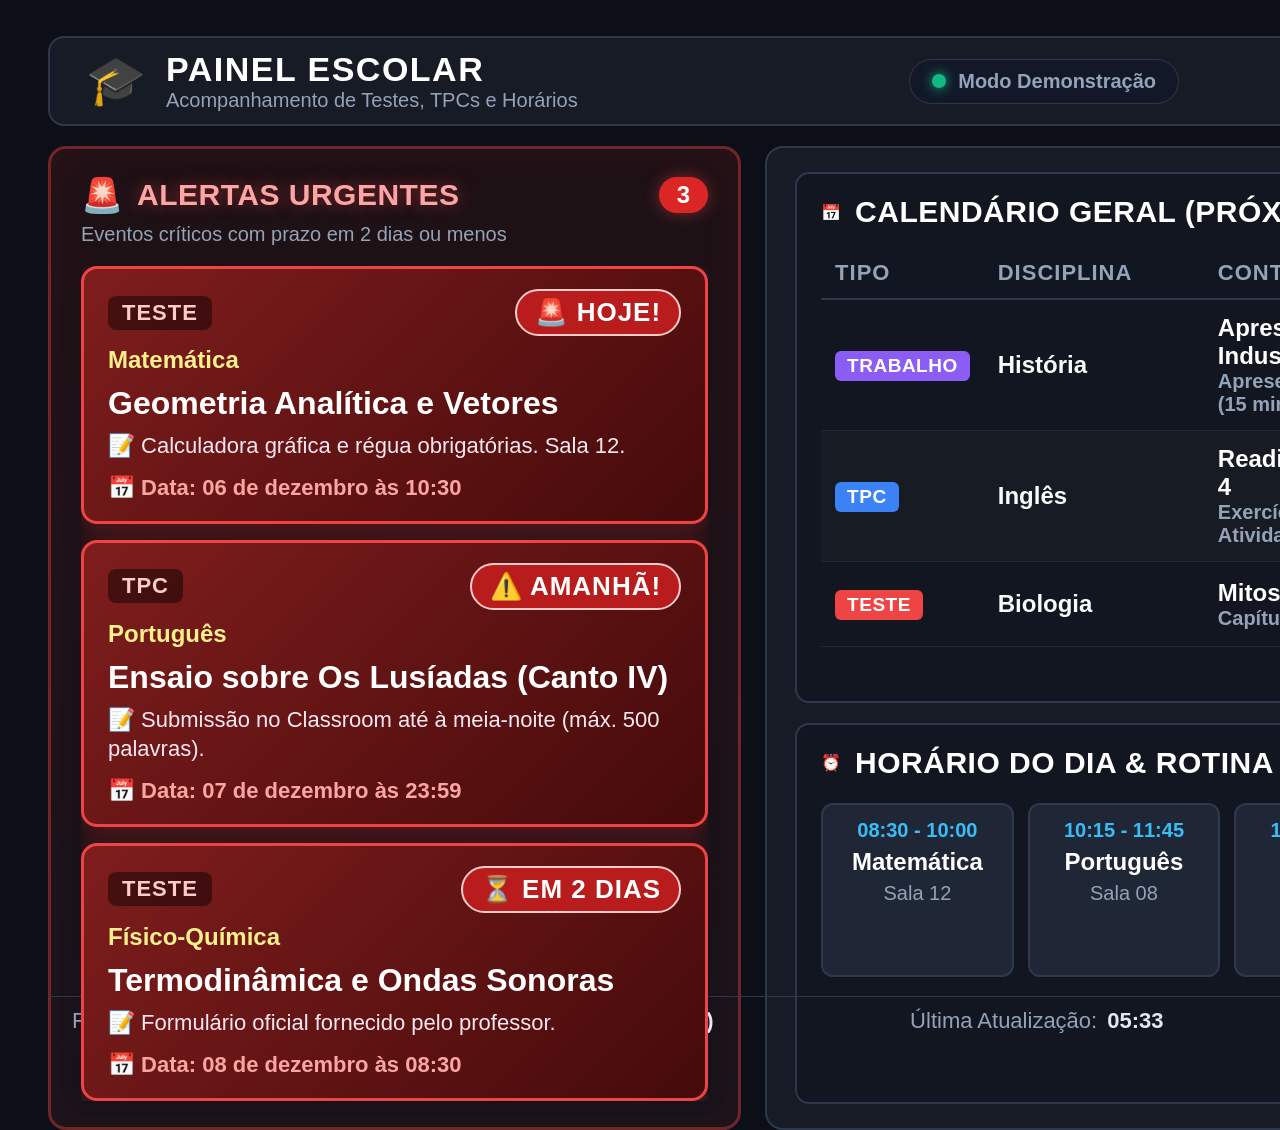
==== index.html @ 8f1a9a9e "feat: initialize TV dashboard webOS app structure and styles" ====
<!DOCTYPE html>
<html lang="pt">
<head>
  <meta charset="UTF-8">
  <meta name="viewport" content="width=device-width, initial-scale=1.0">
  <title>Dashboard Escolar - LG webOS</title>
  <link rel="stylesheet" href="css/style.css">
</head>
<body>
  <div class="tv-canvas">
    <!-- CABEÇALHO TV: Identificação e Relógio de Grande Porte -->
    <header class="tv-header">
      <div class="header-branding">
        <span class="app-icon">🎓</span>
        <div class="app-titles">
          <h1>PAINEL ESCOLAR</h1>
          <p class="subtitle">Acompanhamento de Testes, TPCs e Horários</p>
        </div>
      </div>

      <div class="header-center-status">
        <span class="status-indicator live" id="sync-status-dot"></span>
        <span id="sync-status-text">Sincronizado</span>
      </div>

      <div class="header-clock-box">
        <div class="clock-time" id="live-clock">--:--:--</div>
        <div class="clock-date" id="live-date">Carregando data...</div>
      </div>
    </header>

    <!-- CONTEÚDO PRINCIPAL: Split Screen 38% / 62% -->
    <main class="dashboard-grid">
      
      <!-- COLUNA ESQUERDA: ÁREA DE DESTAQUE - ALERTAS URGENTES (<= 2 DIAS) -->
      <section class="panel panel-urgent" aria-label="Alertas Urgentes">
        <div class="panel-header urgent-header">
          <div class="title-with-badge">
            <span class="alert-siren">🚨</span>
            <h2>ALERTAS URGENTES</h2>
          </div>
          <span class="counter-badge" id="urgent-badge-count">0</span>
        </div>
        <p class="panel-subtext">Eventos críticos com prazo em 2 dias ou menos</p>

        <!-- Container onde o app.js injetará dinamicamente os cartões urgentes -->
        <div class="urgent-cards-list" id="urgent-cards-container">
          <!-- Conteúdo gerado dinamicamente pelo app.js -->
          <div class="loading-placeholder">A carregar alertas...</div>
        </div>
      </section>

      <!-- COLUNA DIREITA: CALENDÁRIO GERAL & HORÁRIO -->
      <section class="panel panel-general" aria-label="Calendário Geral e Horário">
        
        <!-- SECÇÃO SUPERIOR: Próximos Eventos (> 2 dias) -->
        <div class="sub-panel calendar-sub-panel">
          <div class="panel-header general-header">
            <div class="title-with-badge">
              <span class="section-icon">📅</span>
              <h2>CALENDÁRIO GERAL (PRÓXIMAS SEMANAS)</h2>
            </div>
            <span class="info-badge" id="general-badge-count">0 eventos</span>
          </div>

          <div class="table-wrapper">
            <table class="tv-table" id="general-events-table">
              <thead>
                <tr>
                  <th style="width: 14%;">TIPO</th>
                  <th style="width: 22%;">DISCIPLINA</th>
                  <th style="width: 38%;">CONTEÚDO / TAREFA</th>
                  <th style="width: 14%;">DATA</th>
                  <th style="width: 12%;">PRAZO</th>
                </tr>
              </thead>
              <tbody id="general-events-tbody">
                <!-- Linhas injetadas dinamicamente pelo app.js -->
                <tr>
                  <td colspan="5" class="table-loading">A carregar eventos da folha...</td>
                </tr>
              </tbody>
            </table>
          </div>
        </div>

        <!-- SECÇÃO INFERIOR: Horário do Dia / Notas de Estudo -->
        <div class="sub-panel schedule-sub-panel">
          <div class="panel-header schedule-header">
            <div class="title-with-badge">
              <span class="section-icon">⏰</span>
              <h2>HORÁRIO DO DIA & ROTINA</h2>
            </div>
            <span class="day-badge" id="schedule-day-label">Hoje</span>
          </div>

          <div class="schedule-grid" id="daily-schedule-container">
            <div class="schedule-pill">
              <span class="time">08:30 - 10:00</span>
              <span class="subject">Matemática</span>
              <span class="room">Sala 12</span>
            </div>
            <div class="schedule-pill">
              <span class="time">10:15 - 11:45</span>
              <span class="subject">Português</span>
              <span class="room">Sala 08</span>
            </div>
            <div class="schedule-pill">
              <span class="time">12:00 - 13:30</span>
              <span class="subject">Físico-Química</span>
              <span class="room">Lab 2</span>
            </div>
            <div class="schedule-pill">
              <span class="time">14:30 - 16:00</span>
              <span class="subject">História</span>
              <span class="room">Sala 14</span>
            </div>
            <div class="schedule-pill study-time">
              <span class="time">17:00 - 18:30</span>
              <span class="subject">Bloco de Estudo & TPCs</span>
              <span class="room">Casa</span>
            </div>
          </div>
        </div>

      </section>

    </main>

    <!-- RODAPÉ INFORMATIVO -->
    <footer class="tv-footer">
      <div class="footer-item">
        <span class="footer-label">Fonte de Dados:</span>
        <span class="footer-value" id="source-url-label">Google Sheets (CSV Público)</span>
      </div>
      <div class="footer-item">
        <span class="footer-label">Última Atualização:</span>
        <span class="footer-value" id="last-update-time">--:--</span>
      </div>
      <div class="footer-item">
        <span class="footer-label">Ciclo de Atualização:</span>
        <span class="footer-value">Automático (a cada 5 min)</span>
      </div>
    </footer>
  </div>

  <script src="js/app.js"></script>
</body>
</html>
---- css/style.css ----
/* ==========================================================================
   DASHBOARD ESCOLAR - ESTILOS OTIMIZADOS PARA SMART TV (LG webOS)
   Resolução Base: 1920x1080 (Full HD)
   Diretriz de Design: 10-Foot UI (Leitura clara a 3 metros de distância)
   ========================================================================== */

/* --------------------------------------------------------------------------
   1. RESET E VARIÁVEIS DO SISTEMA
   -------------------------------------------------------------------------- */
:root {
  /* Cores de Fundo (Dark Mode amigável para OLED e visão noturna) */
  --bg-tv: #0c0f17;
  --bg-panel: #161b26;
  --bg-card: #1f2737;
  --bg-card-hover: #29354a;
  
  /* Cores de Alerta Agressivo (<= 2 dias) */
  --alert-red-dark: #7f1d1d;
  --alert-red-base: #dc2626;
  --alert-red-bright: #ef4444;
  --alert-glow: rgba(239, 68, 68, 0.45);
  --badge-urgent-bg: #fee2e2;
  --badge-urgent-text: #991b1b;
  
  /* Cores de Destaque e Neutras */
  --color-primary: #38bdf8;
  --color-accent: #f59e0b;
  --color-success: #10b981;
  
  /* Tipografia e Contraste Alto (WCAG AAA) */
  --text-main: #ffffff;
  --text-muted: #94a3b8;
  --text-subtle: #64748b;
  --border-color: #2e384d;
  
  /* Safe Area / Overscan Margins */
  --safe-padding-v: 36px;
  --safe-padding-h: 48px;
}

* {
  margin: 0;
  padding: 0;
  box-sizing: border-box;
  -webkit-font-smoothing: antialiased;
}

body {
  width: 1920px;
  height: 1080px;
  overflow: hidden; /* Evita barras de rolagem indesejadas na TV */
  background-color: var(--bg-tv);
  color: var(--text-main);
  font-family: -apple-system, BlinkMacSystemFont, "Segoe UI", Roboto, "Helvetica Neue", Arial, sans-serif;
  user-select: none; /* Desativa seleção de texto com ponteiro do comando */
}

/* --------------------------------------------------------------------------
   2. ESTRUTURA PRINCIPAL (CANVAS 1920x1080)
   -------------------------------------------------------------------------- */
.tv-canvas {
  width: 1920px;
  height: 1080px;
  padding: var(--safe-padding-v) var(--safe-padding-h);
  display: flex;
  flex-direction: column;
  justify-content: space-between;
  gap: 20px;
}

/* --------------------------------------------------------------------------
   3. CABEÇALHO (TV HEADER)
   -------------------------------------------------------------------------- */
.tv-header {
  height: 90px;
  display: flex;
  align-items: center;
  justify-content: space-between;
  background-color: var(--bg-panel);
  border: 2px solid var(--border-color);
  border-radius: 16px;
  padding: 0 36px;
}

.header-branding {
  display: flex;
  align-items: center;
  gap: 20px;
}

.app-icon {
  font-size: 48px;
}

.app-titles h1 {
  font-size: 34px;
  font-weight: 800;
  letter-spacing: 1.5px;
  color: var(--text-main);
}

.app-titles .subtitle {
  font-size: 20px;
  color: var(--text-muted);
  font-weight: 500;
}

.header-center-status {
  display: flex;
  align-items: center;
  gap: 12px;
  background: rgba(15, 23, 42, 0.6);
  padding: 10px 22px;
  border-radius: 40px;
  border: 1px solid var(--border-color);
  font-size: 20px;
  font-weight: 600;
  color: var(--text-muted);
}

.status-indicator {
  width: 14px;
  height: 14px;
  border-radius: 50%;
  background-color: var(--color-success);
  box-shadow: 0 0 12px var(--color-success);
}

.status-indicator.offline {
  background-color: var(--alert-red-bright);
  box-shadow: 0 0 12px var(--alert-red-bright);
}

.header-clock-box {
  text-align: right;
}

.clock-time {
  font-size: 42px;
  font-weight: 800;
  letter-spacing: 2px;
  color: #38bdf8;
  font-variant-numeric: tabular-nums;
  line-height: 1.1;
}

.clock-date {
  font-size: 20px;
  color: var(--text-muted);
  font-weight: 600;
  text-transform: capitalize;
}

/* --------------------------------------------------------------------------
   4. GRELHA DE CONTEÚDO (SPLIT SCREEN: 38% ALERTA / 62% GERAL)
   -------------------------------------------------------------------------- */
.dashboard-grid {
  flex: 1;
  display: grid;
  grid-template-columns: 38% 62%;
  gap: 24px;
  min-height: 0; /* Previne overflow no grid */
}

/* Painéis Base */
.panel {
  background-color: var(--bg-panel);
  border-radius: 18px;
  border: 2px solid var(--border-color);
  padding: 26px 30px;
  display: flex;
  flex-direction: column;
}

.panel-header {
  display: flex;
  align-items: center;
  justify-content: space-between;
  margin-bottom: 8px;
}

.title-with-badge {
  display: flex;
  align-items: center;
  gap: 14px;
}

.panel-header h2 {
  font-size: 30px;
  font-weight: 800;
  letter-spacing: 0.5px;
}

.panel-subtext {
  font-size: 20px;
  color: var(--text-muted);
  margin-bottom: 20px;
}

/* --------------------------------------------------------------------------
   5. COLUNA ESQUERDA: ALERTAS URGENTES (<= 2 DIAS) - ESTILO AGRESSIVO
   -------------------------------------------------------------------------- */
.panel-urgent {
  background: linear-gradient(180deg, #1e1116 0%, #17131b 100%);
  border: 3px solid rgba(239, 68, 68, 0.4);
  box-shadow: inset 0 0 40px rgba(220, 38, 38, 0.08);
}

.urgent-header h2 {
  color: #fca5a5;
  text-shadow: 0 0 16px rgba(239, 68, 68, 0.5);
}

.alert-siren {
  font-size: 34px;
  animation: siren-wiggle 1.5s infinite ease-in-out;
}

.counter-badge {
  background-color: var(--alert-red-base);
  color: #ffffff;
  font-size: 24px;
  font-weight: 800;
  padding: 4px 18px;
  border-radius: 30px;
  box-shadow: 0 0 16px var(--alert-glow);
}

/* Lista de Cartões de Alerta */
.urgent-cards-list {
  flex: 1;
  display: flex;
  flex-direction: column;
  gap: 16px;
  overflow: hidden;
}

/* CARTÃO DE ALERTA AGRESSIVO (COM ANIMAÇÃO DE PULSAÇÃO E TEXTO A PISCAR) */
.card-urgent {
  background: linear-gradient(135deg, var(--alert-red-dark) 0%, #450a0a 100%);
  border: 3px solid var(--alert-red-bright);
  border-radius: 16px;
  padding: 20px 24px;
  display: flex;
  flex-direction: column;
  gap: 10px;
  box-shadow: 0 6px 25px rgba(220, 38, 38, 0.35);
  animation: pulse-glow 2.5s infinite alternate ease-in-out;
  position: relative;
}

.card-urgent-top {
  display: flex;
  align-items: center;
  justify-content: space-between;
}

.card-urgent-type {
  font-size: 22px;
  font-weight: 800;
  letter-spacing: 1px;
  text-transform: uppercase;
  background-color: rgba(0, 0, 0, 0.45);
  padding: 4px 14px;
  border-radius: 8px;
  color: #fecaca;
}

/* TEXTO A PISCAR / DESTAQUE AGRESSIVO DE PROXIMIDADE */
.card-urgent-countdown {
  font-size: 26px;
  font-weight: 900;
  color: #ffffff;
  background: #b91c1c;
  padding: 6px 18px;
  border-radius: 30px;
  border: 2px solid #fecaca;
  text-transform: uppercase;
  letter-spacing: 1px;
  animation: aggressive-blink 1s infinite alternate;
}

.card-urgent-title {
  font-size: 32px;
  font-weight: 800;
  color: #ffffff;
  line-height: 1.2;
}

.card-urgent-subject {
  font-size: 24px;
  font-weight: 700;
  color: #fef08a; /* Amarelo de alto contraste */
}

.card-urgent-desc {
  font-size: 22px;
  color: #fce7f3;
  line-height: 1.3;
  font-weight: 500;
}

.card-urgent-date {
  font-size: 22px;
  font-weight: 600;
  color: #fca5a5;
  margin-top: 4px;
}

/* Estado Vazio (Sem Alertas) */
.empty-alert-box {
  flex: 1;
  display: flex;
  flex-direction: column;
  align-items: center;
  justify-content: center;
  text-align: center;
  background-color: rgba(16, 185, 129, 0.08);
  border: 2px dashed rgba(16, 185, 129, 0.3);
  border-radius: 16px;
  padding: 30px;
  gap: 16px;
}

.empty-alert-icon {
  font-size: 56px;
}

.empty-alert-text {
  font-size: 28px;
  font-weight: 700;
  color: #a7f3d0;
}

.empty-alert-sub {
  font-size: 22px;
  color: var(--text-muted);
}

/* --------------------------------------------------------------------------
   6. COLUNA DIREITA: CALENDÁRIO GERAL & HORÁRIO
   -------------------------------------------------------------------------- */
.panel-general {
  display: flex;
  flex-direction: column;
  gap: 20px;
  padding: 24px 28px;
}

.sub-panel {
  background-color: #121620;
  border: 2px solid var(--border-color);
  border-radius: 14px;
  padding: 20px 24px;
}

.calendar-sub-panel {
  flex: 1.3;
  display: flex;
  flex-direction: column;
  min-height: 0;
}

.schedule-sub-panel {
  flex: 0.9;
  display: flex;
  flex-direction: column;
}

.info-badge {
  font-size: 22px;
  font-weight: 700;
  color: var(--color-primary);
  background: rgba(56, 189, 248, 0.12);
  padding: 4px 16px;
  border-radius: 20px;
  border: 1px solid rgba(56, 189, 248, 0.3);
}

.day-badge {
  font-size: 22px;
  font-weight: 700;
  color: var(--color-accent);
  background: rgba(245, 158, 11, 0.12);
  padding: 4px 16px;
  border-radius: 20px;
  border: 1px solid rgba(245, 158, 11, 0.3);
}

/* Tabela TV com Linhas Altas e Fontes Grandes */
.table-wrapper {
  flex: 1;
  overflow: hidden;
  margin-top: 10px;
}

.tv-table {
  width: 100%;
  border-collapse: collapse;
  text-align: left;
}

.tv-table th {
  font-size: 22px;
  font-weight: 700;
  color: var(--text-muted);
  padding: 12px 14px;
  border-bottom: 2px solid var(--border-color);
  letter-spacing: 1px;
}

.tv-table td {
  font-size: 24px;
  font-weight: 600;
  padding: 14px 14px;
  border-bottom: 1px solid rgba(46, 56, 77, 0.5);
  vertical-align: middle;
}

.tv-table tbody tr:nth-child(even) {
  background-color: rgba(255, 255, 255, 0.02);
}

/* Tags de Tipo de Evento na Tabela */
.tag-event {
  display: inline-block;
  font-size: 19px;
  font-weight: 800;
  padding: 4px 12px;
  border-radius: 6px;
  text-transform: uppercase;
  letter-spacing: 0.5px;
}

.tag-teste {
  background-color: #ef4444;
  color: #ffffff;
}

.tag-tpc {
  background-color: #3b82f6;
  color: #ffffff;
}

.tag-trabalho {
  background-color: #8b5cf6;
  color: #ffffff;
}

.tag-aviso {
  background-color: #f59e0b;
  color: #ffffff;
}

.tag-days-remaining {
  display: inline-block;
  font-size: 20px;
  font-weight: 700;
  color: #cbd5e1;
  background: #1e293b;
  padding: 4px 12px;
  border-radius: 8px;
}

/* Grelha do Horário Diário */
.schedule-grid {
  display: grid;
  grid-template-columns: repeat(5, 1fr);
  gap: 14px;
  margin-top: 14px;
}

.schedule-pill {
  background: var(--bg-card);
  border: 2px solid var(--border-color);
  border-radius: 12px;
  padding: 14px 12px;
  display: flex;
  flex-direction: column;
  gap: 6px;
  text-align: center;
}

.schedule-pill .time {
  font-size: 20px;
  font-weight: 700;
  color: var(--color-primary);
}

.schedule-pill .subject {
  font-size: 24px;
  font-weight: 800;
  color: var(--text-main);
}

.schedule-pill .room {
  font-size: 20px;
  color: var(--text-muted);
}

.schedule-pill.study-time {
  background: rgba(245, 158, 11, 0.12);
  border-color: rgba(245, 158, 11, 0.4);
}

.schedule-pill.study-time .subject {
  color: #fef08a;
}

/* --------------------------------------------------------------------------
   7. RODAPÉ (TV FOOTER)
   -------------------------------------------------------------------------- */
.tv-footer {
  height: 48px;
  display: flex;
  align-items: center;
  justify-content: space-between;
  padding: 0 24px;
  font-size: 22px;
  color: var(--text-muted);
  border-top: 1px solid var(--border-color);
}

.footer-item {
  display: flex;
  gap: 10px;
}

.footer-label {
  font-weight: 500;
}

.footer-value {
  color: #e2e8f0;
  font-weight: 700;
}

/* --------------------------------------------------------------------------
   8. ANIMAÇÕES HARDWARE-ACCELERATED (GPU FRIENDLY PARA TV)
   -------------------------------------------------------------------------- */
@keyframes pulse-glow {
  0% {
    box-shadow: 0 0 15px rgba(220, 38, 38, 0.3);
    transform: scale(1);
  }
  100% {
    box-shadow: 0 0 35px rgba(239, 68, 68, 0.65);
    transform: scale(1.015);
  }
}

@keyframes aggressive-blink {
  0% {
    opacity: 1;
    transform: scale(1);
    background-color: #dc2626;
  }
  50% {
    opacity: 0.85;
    background-color: #ef4444;
  }
  100% {
    opacity: 1;
    transform: scale(1.04);
    background-color: #991b1b;
  }
}

@keyframes siren-wiggle {
  0%, 100% { transform: rotate(0deg); }
  25% { transform: rotate(-12deg); }
  75% { transform: rotate(12deg); }
}

.loading-placeholder, .table-loading {
  font-size: 26px;
  color: var(--text-muted);
  text-align: center;
  padding: 40px 0;
}
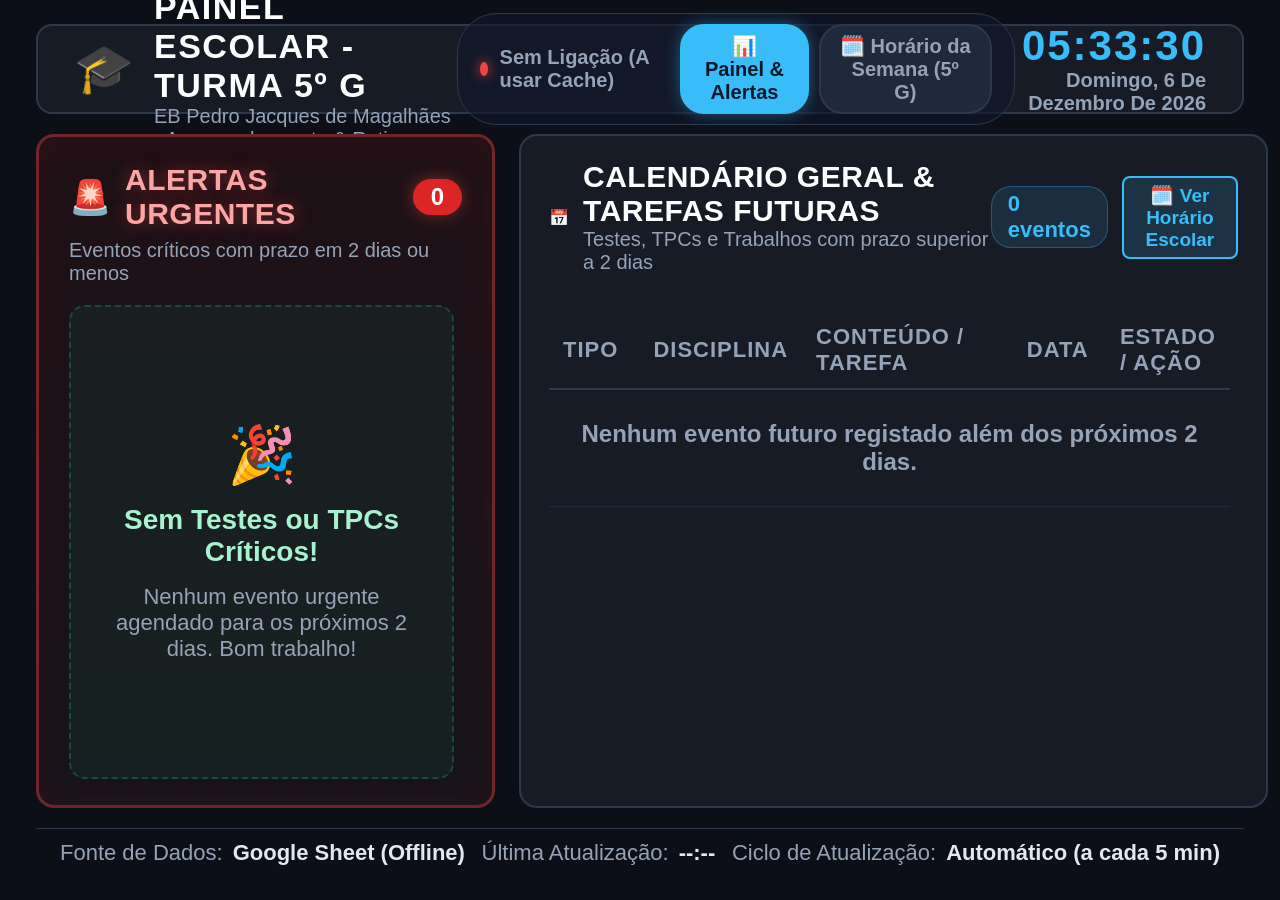
==== commit b17bb003: "feat: add school class dashboard web application for webOS TV" ====
--- a/index.html
+++ b/index.html
@@ -13,14 +13,20 @@
       <div class="header-branding">
         <span class="app-icon">🎓</span>
         <div class="app-titles">
-          <h1>PAINEL ESCOLAR</h1>
-          <p class="subtitle">Acompanhamento de Testes, TPCs e Horários</p>
+          <h1>PAINEL ESCOLAR - TURMA 5º G</h1>
+          <p class="subtitle">EB Pedro Jacques de Magalhães • Acompanhamento & Rotina</p>
         </div>
       </div>
 
       <div class="header-center-status">
         <span class="status-indicator live" id="sync-status-dot"></span>
         <span id="sync-status-text">Sincronizado</span>
+        
+        <!-- NAVEGAÇÃO PRINCIPAL TV: DASHBOARD VS HORÁRIO SEMANAL -->
+        <nav class="tv-view-switcher" aria-label="Navegação da Aplicação">
+          <button class="view-btn active" id="btn-nav-dashboard" tabindex="0">📊 Painel & Alertas</button>
+          <button class="view-btn" id="btn-nav-schedule" tabindex="0">🗓️ Horário da Semana (5º G)</button>
+        </nav>
       </div>
 
       <div class="header-clock-box">
@@ -30,7 +36,7 @@
     </header>
 
     <!-- CONTEÚDO PRINCIPAL: Split Screen 38% / 62% -->
-    <main class="dashboard-grid">
+    <main class="dashboard-grid" id="view-dashboard">
       
       <!-- COLUNA ESQUERDA: ÁREA DE DESTAQUE - ALERTAS URGENTES (<= 2 DIAS) -->
       <section class="panel panel-urgent" aria-label="Alertas Urgentes">
@@ -50,82 +56,92 @@
         </div>
       </section>
 
-      <!-- COLUNA DIREITA: CALENDÁRIO GERAL & HORÁRIO -->
-      <section class="panel panel-general" aria-label="Calendário Geral e Horário">
-        
-        <!-- SECÇÃO SUPERIOR: Próximos Eventos (> 2 dias) -->
-        <div class="sub-panel calendar-sub-panel">
-          <div class="panel-header general-header">
-            <div class="title-with-badge">
-              <span class="section-icon">📅</span>
-              <h2>CALENDÁRIO GERAL (PRÓXIMAS SEMANAS)</h2>
+      <!-- COLUNA DIREITA: CALENDÁRIO GERAL & PRÓXIMAS SEMANAS -->
+      <section class="panel panel-general" aria-label="Calendário Geral e Tarefas">
+        <div class="panel-header general-header">
+          <div class="title-with-badge">
+            <span class="section-icon">📅</span>
+            <div>
+              <h2>CALENDÁRIO GERAL & TAREFAS FUTURAS</h2>
+              <p class="panel-subtext" style="margin-bottom: 0;">Testes, TPCs e Trabalhos com prazo superior a 2 dias</p>
             </div>
+          </div>
+          <div style="display: flex; align-items: center; gap: 14px;">
             <span class="info-badge" id="general-badge-count">0 eventos</span>
-          </div>
-
-          <div class="table-wrapper">
-            <table class="tv-table" id="general-events-table">
-              <thead>
-                <tr>
-                  <th style="width: 14%;">TIPO</th>
-                  <th style="width: 22%;">DISCIPLINA</th>
-                  <th style="width: 38%;">CONTEÚDO / TAREFA</th>
-                  <th style="width: 14%;">DATA</th>
-                  <th style="width: 12%;">PRAZO</th>
-                </tr>
-              </thead>
-              <tbody id="general-events-tbody">
-                <!-- Linhas injetadas dinamicamente pelo app.js -->
-                <tr>
-                  <td colspan="5" class="table-loading">A carregar eventos da folha...</td>
-                </tr>
-              </tbody>
-            </table>
+            <button class="btn-open-weekly" id="btn-open-weekly" tabindex="0">🗓️ Ver Horário Escolar</button>
           </div>
         </div>
 
-        <!-- SECÇÃO INFERIOR: Horário do Dia / Notas de Estudo -->
-        <div class="sub-panel schedule-sub-panel">
-          <div class="panel-header schedule-header">
-            <div class="title-with-badge">
-              <span class="section-icon">⏰</span>
-              <h2>HORÁRIO DO DIA & ROTINA</h2>
-            </div>
-            <span class="day-badge" id="schedule-day-label">Hoje</span>
-          </div>
-
-          <div class="schedule-grid" id="daily-schedule-container">
-            <div class="schedule-pill">
-              <span class="time">08:30 - 10:00</span>
-              <span class="subject">Matemática</span>
-              <span class="room">Sala 12</span>
-            </div>
-            <div class="schedule-pill">
-              <span class="time">10:15 - 11:45</span>
-              <span class="subject">Português</span>
-              <span class="room">Sala 08</span>
-            </div>
-            <div class="schedule-pill">
-              <span class="time">12:00 - 13:30</span>
-              <span class="subject">Físico-Química</span>
-              <span class="room">Lab 2</span>
-            </div>
-            <div class="schedule-pill">
-              <span class="time">14:30 - 16:00</span>
-              <span class="subject">História</span>
-              <span class="room">Sala 14</span>
-            </div>
-            <div class="schedule-pill study-time">
-              <span class="time">17:00 - 18:30</span>
-              <span class="subject">Bloco de Estudo & TPCs</span>
-              <span class="room">Casa</span>
-            </div>
-          </div>
+        <div class="table-wrapper">
+          <table class="tv-table" id="general-events-table">
+            <thead>
+              <tr>
+                <th style="width: 14%;">TIPO</th>
+                <th style="width: 20%;">DISCIPLINA</th>
+                <th style="width: 36%;">CONTEÚDO / TAREFA</th>
+                <th style="width: 14%;">DATA</th>
+                <th style="width: 16%;">ESTADO / AÇÃO</th>
+              </tr>
+            </thead>
+            <tbody id="general-events-tbody">
+              <!-- Linhas injetadas dinamicamente pelo app.js -->
+              <tr>
+                <td colspan="5" class="table-loading">A carregar eventos da folha...</td>
+              </tr>
+            </tbody>
+          </table>
         </div>
-
       </section>
 
     </main>
+
+    <!-- VISTA EM SEPARADOR: HORÁRIO COMPLETO DA SEMANA (ESTILO MATRIZ OFICIAL) -->
+    <section class="panel weekly-schedule-panel" id="view-schedule" style="display: none;" aria-label="Horário Semanal Completo">
+      <div class="panel-header weekly-header">
+        <div class="title-with-badge">
+          <span class="section-icon">🗓️</span>
+          <div>
+            <h2>HORÁRIO SEMANAL OFICIAL • TURMA 5º G</h2>
+            <p class="panel-subtext" style="margin-bottom: 0;">Escola Básica Pedro Jacques de Magalhães • Ano Letivo 2026/2027</p>
+          </div>
+        </div>
+        <button class="btn-back-dashboard" id="btn-back-dashboard" tabindex="0">
+          ⬅️ Voltar ao Painel (OK)
+        </button>
+      </div>
+
+      <div class="weekly-table-wrapper">
+        <table class="tv-weekly-table" id="tv-weekly-table">
+          <thead>
+            <tr>
+              <th style="width: 14%;">TEMPOS</th>
+              <th style="width: 17.2%;" class="col-day-th" data-day="1">2ª FEIRA</th>
+              <th style="width: 17.2%;" class="col-day-th" data-day="2">3ª FEIRA</th>
+              <th style="width: 17.2%;" class="col-day-th" data-day="3">4ª FEIRA</th>
+              <th style="width: 17.2%;" class="col-day-th" data-day="4">5ª FEIRA</th>
+              <th style="width: 17.2%;" class="col-day-th" data-day="5">6ª FEIRA</th>
+            </tr>
+          </thead>
+          <tbody id="weekly-table-tbody">
+            <!-- Gerado dinamicamente com todas as aulas e salas da matriz oficial -->
+          </tbody>
+        </table>
+      </div>
+
+      <!-- LEGENDA VISUAL DE DISCIPLINAS -->
+      <div class="weekly-legend">
+        <span class="legend-chip chip-mat"><span class="dot"></span> Matemática</span>
+        <span class="legend-chip chip-port"><span class="dot"></span> Português</span>
+        <span class="legend-chip chip-cn"><span class="dot"></span> Ciências Naturais (CN)</span>
+        <span class="legend-chip chip-hgp"><span class="dot"></span> História e Geografia (HGP)</span>
+        <span class="legend-chip chip-ing"><span class="dot"></span> Inglês</span>
+        <span class="legend-chip chip-art"><span class="dot"></span> Ed. Visual / Tecnológica</span>
+        <span class="legend-chip chip-ef"><span class="dot"></span> Ed. Física (EF)</span>
+        <span class="legend-chip chip-em"><span class="dot"></span> Ed. Musical (EM)</span>
+        <span class="legend-chip chip-tic"><span class="dot"></span> CD / TIC</span>
+        <span class="legend-chip chip-dta"><span class="dot"></span> DTA / Apoio</span>
+      </div>
+    </section>
 
     <!-- RODAPÉ INFORMATIVO -->
     <footer class="tv-footer">
@@ -142,6 +158,11 @@
         <span class="footer-value">Automático (a cada 5 min)</span>
       </div>
     </footer>
+    <!-- TOAST DE NOTIFICAÇÃO TV -->
+    <div class="tv-toast" id="tv-toast" role="status" aria-live="polite">
+      <span class="toast-icon">🎉</span>
+      <div class="toast-message" id="toast-message">TPC Concluído com sucesso! Notificação enviada aos pais.</div>
+    </div>
   </div>
 
   <script src="js/app.js"></script>
--- a/css/style.css
+++ b/css/style.css
@@ -46,26 +46,31 @@
 }
 
 body {
-  width: 1920px;
-  height: 1080px;
-  overflow: hidden; /* Evita barras de rolagem indesejadas na TV */
+  min-height: 100vh;
+  width: 100%;
+  overflow-x: hidden;
+  overflow-y: auto; /* Permite scroll vertical se o ecrã for menor que 1080p ou se houver muitos dados */
   background-color: var(--bg-tv);
   color: var(--text-main);
   font-family: -apple-system, BlinkMacSystemFont, "Segoe UI", Roboto, "Helvetica Neue", Arial, sans-serif;
-  user-select: none; /* Desativa seleção de texto com ponteiro do comando */
-}
-
-/* --------------------------------------------------------------------------
-   2. ESTRUTURA PRINCIPAL (CANVAS 1920x1080)
+  user-select: none; /* Desativa seleção acidental de texto na TV */
+  scroll-behavior: smooth;
+}
+
+/* --------------------------------------------------------------------------
+   2. ESTRUTURA PRINCIPAL (CANVAS RESPONSIVO A 1080P)
    -------------------------------------------------------------------------- */
 .tv-canvas {
-  width: 1920px;
-  height: 1080px;
-  padding: var(--safe-padding-v) var(--safe-padding-h);
+  width: 100%;
+  max-width: 1920px;
+  min-height: 100vh;
+  margin: 0 auto;
+  padding: 24px 36px;
   display: flex;
   flex-direction: column;
   justify-content: space-between;
   gap: 20px;
+  box-sizing: border-box;
 }
 
 /* --------------------------------------------------------------------------
@@ -226,13 +231,15 @@
   box-shadow: 0 0 16px var(--alert-glow);
 }
 
-/* Lista de Cartões de Alerta */
+/* Lista de Cartões de Alerta (Scroll suave se houver múltiplos cartões) */
 .urgent-cards-list {
   flex: 1;
   display: flex;
   flex-direction: column;
   gap: 16px;
-  overflow: hidden;
+  overflow-y: auto;
+  max-height: 560px;
+  padding-right: 8px;
 }
 
 /* CARTÃO DE ALERTA AGRESSIVO (COM ANIMAÇÃO DE PULSAÇÃO E TEXTO A PISCAR) */
@@ -387,11 +394,13 @@
   border: 1px solid rgba(245, 158, 11, 0.3);
 }
 
-/* Tabela TV com Linhas Altas e Fontes Grandes */
+/* Tabela TV com Linhas Altas, Fontes Grandes e Scroll Interno Otimizado */
 .table-wrapper {
   flex: 1;
-  overflow: hidden;
+  overflow-y: auto;
+  max-height: 600px;
   margin-top: 10px;
+  padding-right: 8px;
 }
 
 .tv-table {
@@ -579,3 +588,382 @@
   padding: 40px 0;
 }
 
+/* --------------------------------------------------------------------------
+   9. SCROLLBARS DISCRETOS PARA TV & DESKTOP (WEBKIT / CHROMIUM)
+   -------------------------------------------------------------------------- */
+::-webkit-scrollbar {
+  width: 10px;
+  height: 10px;
+}
+
+::-webkit-scrollbar-track {
+  background: rgba(15, 23, 42, 0.6);
+  border-radius: 6px;
+}
+
+::-webkit-scrollbar-thumb {
+  background: rgba(148, 163, 184, 0.4);
+  border-radius: 6px;
+  border: 2px solid var(--bg-tv);
+}
+
+::-webkit-scrollbar-thumb:hover {
+  background: var(--color-primary);
+}
+
+/* --------------------------------------------------------------------------
+   10. INTERAÇÃO E NAVEGAÇÃO COM COMANDO DA TV (D-PAD & MAGIC REMOTE)
+   -------------------------------------------------------------------------- */
+
+/* Indicador de foco agressivo e visível a 3 metros */
+[tabindex="0"]:focus,
+button:focus,
+.card-urgent:focus {
+  outline: 4px solid var(--color-primary) !important;
+  outline-offset: 4px;
+  transform: scale(1.02);
+  box-shadow: 0 0 30px rgba(56, 189, 248, 0.7) !important;
+  transition: transform 0.15s ease, box-shadow 0.15s ease;
+  z-index: 10;
+}
+
+.remote-hint {
+  font-size: 18px;
+  color: #38bdf8;
+  background: rgba(56, 189, 248, 0.15);
+  padding: 4px 14px;
+  border-radius: 20px;
+  border: 1px solid rgba(56, 189, 248, 0.3);
+  margin-left: 10px;
+}
+
+/* Botão de Pisco / Conclusão de TPC */
+.btn-task-action {
+  margin-top: 10px;
+  align-self: flex-start;
+  display: inline-flex;
+  align-items: center;
+  gap: 10px;
+  background-color: rgba(255, 255, 255, 0.15);
+  border: 2px solid #ffffff;
+  color: #ffffff;
+  font-size: 20px;
+  font-weight: 800;
+  padding: 8px 18px;
+  border-radius: 10px;
+  cursor: pointer;
+  transition: background-color 0.2s, transform 0.1s;
+}
+
+.btn-task-action:hover, .btn-task-action:focus {
+  background-color: #10b981;
+  border-color: #a7f3d0;
+  color: #ffffff;
+}
+
+/* Estado Concluído */
+.card-urgent.task-done {
+  background: linear-gradient(135deg, #064e3b 0%, #022c22 100%) !important;
+  border-color: #10b981 !important;
+  box-shadow: 0 4px 20px rgba(16, 185, 129, 0.25) !important;
+  animation: none !important;
+}
+
+.card-urgent.task-done .card-urgent-title {
+  text-decoration: line-through;
+  color: #a7f3d0;
+}
+
+.card-urgent.task-done .btn-task-action {
+  background-color: #10b981;
+  border-color: #6ee7b7;
+}
+
+.tag-done {
+  background-color: #10b981 !important;
+  color: #ffffff !important;
+}
+
+/* Abas de Seleção de Dia do Horário */
+.day-selector-tabs {
+  display: flex;
+  gap: 8px;
+}
+
+.tab-btn {
+  background-color: #1e293b;
+  border: 1px solid var(--border-color);
+  color: var(--text-muted);
+  font-size: 19px;
+  font-weight: 700;
+  padding: 6px 16px;
+  border-radius: 8px;
+  cursor: pointer;
+  transition: all 0.2s;
+}
+
+.tab-btn.active {
+  background-color: var(--color-primary);
+  border-color: var(--color-primary);
+  color: #0f172a;
+}
+
+/* Toast de Notificação TV */
+.tv-toast {
+  position: fixed;
+  bottom: 60px;
+  left: 50%;
+  transform: translateX(-50%) translateY(100px);
+  background: linear-gradient(135deg, #065f46 0%, #047857 100%);
+  border: 3px solid #34d399;
+  color: #ffffff;
+  padding: 16px 36px;
+  border-radius: 50px;
+  display: flex;
+  align-items: center;
+  gap: 16px;
+  font-size: 26px;
+  font-weight: 800;
+  box-shadow: 0 10px 40px rgba(0, 0, 0, 0.8), 0 0 25px rgba(52, 211, 153, 0.6);
+  opacity: 0;
+  pointer-events: none;
+  transition: transform 0.4s cubic-bezier(0.175, 0.885, 0.32, 1.275), opacity 0.3s;
+  z-index: 9999;
+}
+
+.tv-toast.visible {
+  transform: translateX(-50%) translateY(0);
+  opacity: 1;
+}
+
+.toast-icon {
+  font-size: 36px;
+}
+
+/* --------------------------------------------------------------------------
+   11. NAVEGAÇÃO ENTRE VISTAS (PAINEL PRINCIPAL VS HORÁRIO SEMANAL)
+   -------------------------------------------------------------------------- */
+.tv-view-switcher {
+  display: flex;
+  gap: 10px;
+  margin-left: 14px;
+}
+
+.view-btn {
+  background: #1e293b;
+  border: 2px solid var(--border-color);
+  color: var(--text-muted);
+  font-size: 20px;
+  font-weight: 800;
+  padding: 8px 18px;
+  border-radius: 24px;
+  cursor: pointer;
+  transition: all 0.2s ease;
+}
+
+.view-btn:hover, .view-btn:focus {
+  border-color: var(--color-primary);
+  color: #ffffff;
+}
+
+.view-btn.active {
+  background: var(--color-primary);
+  border-color: var(--color-primary);
+  color: #0f172a;
+  box-shadow: 0 0 16px rgba(56, 189, 248, 0.4);
+}
+
+.btn-open-weekly {
+  background: rgba(56, 189, 248, 0.15);
+  border: 2px solid var(--color-primary);
+  color: #38bdf8;
+  font-size: 19px;
+  font-weight: 800;
+  padding: 6px 14px;
+  border-radius: 8px;
+  cursor: pointer;
+  transition: all 0.2s;
+}
+
+.btn-open-weekly:hover, .btn-open-weekly:focus {
+  background: var(--color-primary);
+  color: #0f172a;
+}
+
+.btn-back-dashboard {
+  background: #1e293b;
+  border: 2px solid var(--border-color);
+  color: #ffffff;
+  font-size: 22px;
+  font-weight: 800;
+  padding: 10px 24px;
+  border-radius: 12px;
+  cursor: pointer;
+  transition: all 0.2s;
+}
+
+.btn-back-dashboard:hover, .btn-back-dashboard:focus {
+  background: var(--color-primary);
+  border-color: var(--color-primary);
+  color: #0f172a;
+}
+
+/* --------------------------------------------------------------------------
+   12. MATRIZ DO HORÁRIO SEMANAL COMPLETO (IDENTICA AO DOCUMENTO ESCOLAR)
+   -------------------------------------------------------------------------- */
+.weekly-schedule-panel {
+  flex: 1;
+  display: flex;
+  flex-direction: column;
+  gap: 16px;
+  background-color: var(--bg-panel);
+  border: 2px solid var(--border-color);
+  border-radius: 18px;
+  padding: 24px 30px;
+}
+
+.weekly-header {
+  display: flex;
+  align-items: center;
+  justify-content: space-between;
+}
+
+.weekly-table-wrapper {
+  flex: 1;
+  overflow-y: auto;
+  border: 2px solid var(--border-color);
+  border-radius: 14px;
+  background-color: #0f131c;
+}
+
+.tv-weekly-table {
+  width: 100%;
+  border-collapse: collapse;
+  text-align: center;
+}
+
+.tv-weekly-table th {
+  background: #182030;
+  color: #ffffff;
+  font-size: 22px;
+  font-weight: 800;
+  padding: 14px 10px;
+  border: 1px solid var(--border-color);
+  letter-spacing: 1px;
+}
+
+.tv-weekly-table th.col-today {
+  background: #1e3a5f;
+  color: #38bdf8;
+  border-top: 3px solid var(--color-primary);
+}
+
+.tv-weekly-table td {
+  border: 1px solid rgba(51, 65, 85, 0.7);
+  padding: 8px 6px;
+  height: 64px;
+  vertical-align: middle;
+}
+
+.tv-weekly-table td.col-today {
+  background: rgba(56, 189, 248, 0.05);
+}
+
+.tv-weekly-table .slot-time {
+  font-size: 20px;
+  font-weight: 800;
+  color: #38bdf8;
+  background: rgba(15, 23, 42, 0.8);
+  font-variant-numeric: tabular-nums;
+}
+
+.weekly-cell-box {
+  display: flex;
+  flex-direction: column;
+  align-items: center;
+  justify-content: center;
+  padding: 6px 8px;
+  border-radius: 8px;
+  margin: 2px;
+  gap: 4px;
+  border: 1px solid transparent;
+  transition: transform 0.15s;
+}
+
+.weekly-cell-box:focus {
+  outline: 3px solid var(--color-primary);
+  transform: scale(1.04);
+}
+
+.weekly-subject {
+  font-size: 22px;
+  font-weight: 800;
+  line-height: 1.1;
+}
+
+.weekly-room {
+  font-size: 17px;
+  font-weight: 700;
+  padding: 2px 8px;
+  border-radius: 6px;
+  background: rgba(0, 0, 0, 0.35);
+  color: #e2e8f0;
+}
+
+.weekly-empty-slot {
+  font-size: 20px;
+  color: var(--text-subtle);
+  font-weight: 600;
+}
+
+/* Cores específicas de cada disciplina (alto contraste e identificação imediata) */
+.subj-mat { background: rgba(56, 189, 248, 0.2); border-color: #38bdf8; color: #bae6fd; }
+.subj-port { background: rgba(16, 185, 129, 0.2); border-color: #10b981; color: #a7f3d0; }
+.subj-cn { background: rgba(6, 182, 212, 0.2); border-color: #06b6d4; color: #a5f3fc; }
+.subj-hgp { background: rgba(245, 158, 11, 0.2); border-color: #f59e0b; color: #fde68a; }
+.subj-ing { background: rgba(129, 140, 248, 0.2); border-color: #818cf8; color: #c7d2fe; }
+.subj-ev, .subj-et { background: rgba(20, 184, 166, 0.2); border-color: #14b8a6; color: #99f6e4; }
+.subj-ef { background: rgba(168, 85, 247, 0.2); border-color: #a855f7; color: #e9d5ff; }
+.subj-em { background: rgba(236, 72, 153, 0.2); border-color: #ec4899; color: #fbcfe8; }
+.subj-tic { background: rgba(99, 102, 241, 0.2); border-color: #6366f1; color: #c7d2fe; }
+.subj-dta { background: rgba(148, 163, 184, 0.2); border-color: #94a3b8; color: #f1f5f9; }
+
+/* Legenda do Horário */
+.weekly-legend {
+  display: flex;
+  flex-wrap: wrap;
+  gap: 12px 20px;
+  justify-content: center;
+  padding: 10px 0;
+  border-top: 1px solid var(--border-color);
+}
+
+.legend-chip {
+  display: inline-flex;
+  align-items: center;
+  gap: 8px;
+  font-size: 19px;
+  font-weight: 700;
+  color: var(--text-muted);
+}
+
+.legend-chip .dot {
+  width: 14px;
+  height: 14px;
+  border-radius: 50%;
+  display: inline-block;
+}
+
+.chip-mat .dot { background-color: #38bdf8; }
+.chip-port .dot { background-color: #10b981; }
+.chip-cn .dot { background-color: #06b6d4; }
+.chip-hgp .dot { background-color: #f59e0b; }
+.chip-ing .dot { background-color: #818cf8; }
+.chip-art .dot { background-color: #14b8a6; }
+.chip-ef .dot { background-color: #a855f7; }
+.chip-em .dot { background-color: #ec4899; }
+.chip-tic .dot { background-color: #6366f1; }
+.chip-dta .dot { background-color: #94a3b8; }
+
+
+
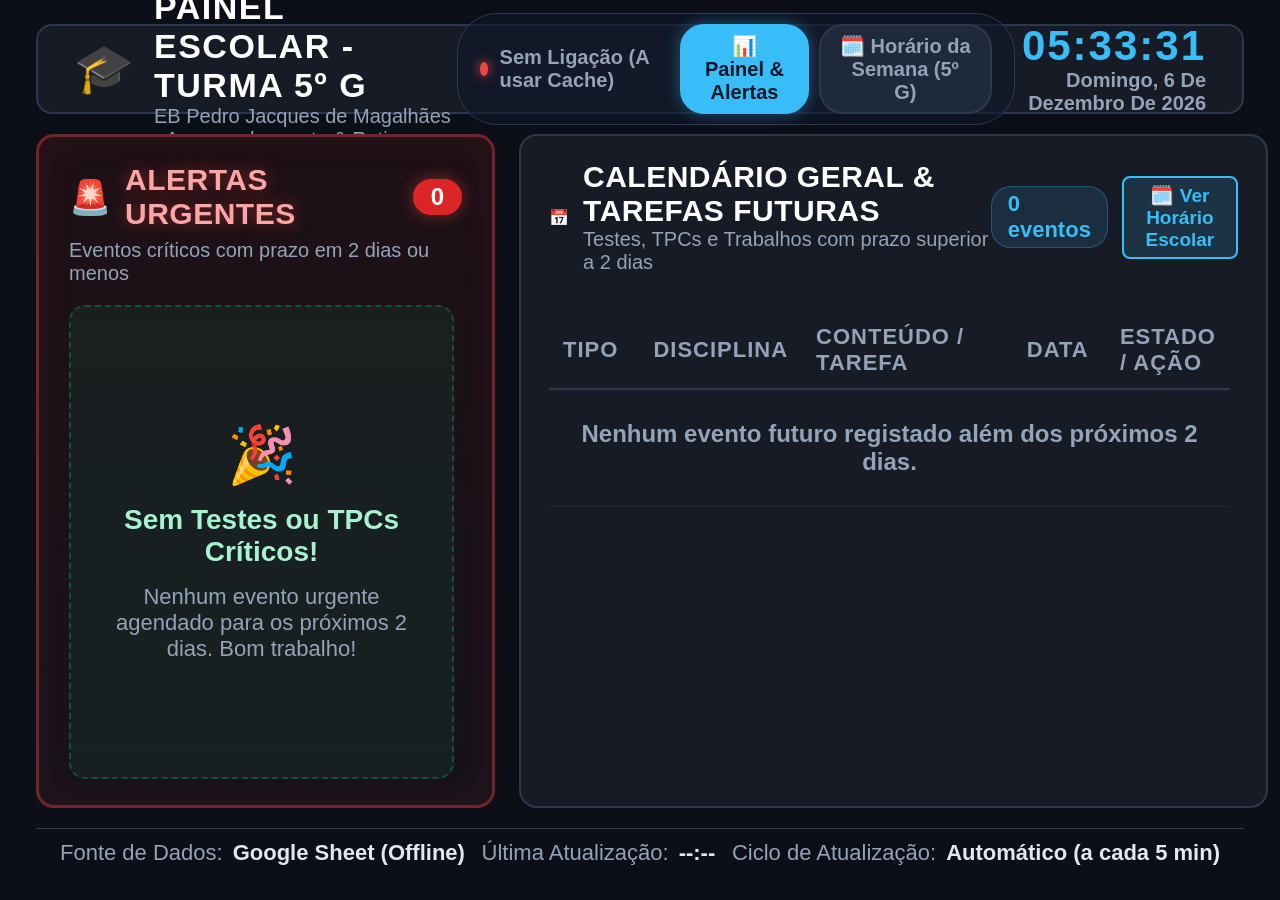
==== commit 5511a74e: "feat: add full tv ui styles, app config, and webos ipk package" ====
--- a/index.html
+++ b/index.html
@@ -165,6 +165,35 @@
     </div>
   </div>
 
+  <!-- ============================================================ -->
+  <!-- OVERLAY DE ALERTA DE ARRANQUE (gerado dinamicamente)         -->
+  <!-- Aparece quando a app liga e existem eventos <= 2 dias        -->
+  <!-- ============================================================ -->
+  <div class="startup-alert-overlay" id="startup-overlay" style="display:none;" role="alertdialog" aria-modal="true" aria-label="Alerta de eventos urgentes">
+    <div class="startup-alert-box">
+      <!-- Ícone pulsante -->
+      <div class="startup-alert-icon">🚨</div>
+
+      <!-- Título do alerta -->
+      <h2 class="startup-alert-title">ATENÇÃO! Tens Eventos Urgentes</h2>
+      <p class="startup-alert-subtitle">Os seguintes Testes e/ou TPCs ocorrem muito em breve:</p>
+
+      <!-- Lista de eventos urgentes - preenchida pelo JS -->
+      <div class="startup-alert-list" id="startup-alert-list"></div>
+
+      <!-- Barra de progresso de auto-fechar -->
+      <div class="startup-progress-bar">
+        <div class="startup-progress-fill" id="startup-progress-fill"></div>
+      </div>
+
+      <!-- Dica de interação -->
+      <p class="startup-dismiss-hint">
+        A fechar automaticamente em <span id="startup-countdown">10</span>s
+        &nbsp;•&nbsp; Pressione <kbd>OK</kbd> ou qualquer tecla para fechar
+      </p>
+    </div>
+  </div>
+
   <script src="js/app.js"></script>
 </body>
 </html>
--- a/css/style.css
+++ b/css/style.css
@@ -966,4 +966,183 @@
 .chip-dta .dot { background-color: #94a3b8; }
 
 
-
+/* ==========================================================================
+   OVERLAY DE ALERTA DE ARRANQUE (STARTUP ALERT)
+   Aparece ao ligar a TV se existirem eventos <= 2 dias
+   ========================================================================== */
+
+/* --- Fundo escuro semi-transparente que cobre o ecrã inteiro --- */
+.startup-alert-overlay {
+  position: fixed;
+  inset: 0; /* top: 0; right: 0; bottom: 0; left: 0 */
+  z-index: 9998;
+  background: rgba(0, 0, 0, 0.88);
+  display: flex;
+  align-items: center;
+  justify-content: center;
+  /* Fade-in suave */
+  animation: startupFadeIn 0.5s ease forwards;
+}
+
+@keyframes startupFadeIn {
+  from { opacity: 0; }
+  to   { opacity: 1; }
+}
+
+/* --- Caixa de alerta central --- */
+.startup-alert-box {
+  background: linear-gradient(145deg, #1a0808 0%, #2d0a0a 40%, #1e1116 100%);
+  border: 3px solid var(--alert-red-bright);
+  border-radius: 28px;
+  padding: 52px 72px;
+  max-width: 960px;
+  width: 90%;
+  text-align: center;
+  /* Sombra vermelha a pulsar para chamar a atenção */
+  box-shadow: 0 0 0 0 rgba(239, 68, 68, 0.7);
+  animation: startupBoxPulse 2s ease-in-out infinite;
+}
+
+@keyframes startupBoxPulse {
+  0%   { box-shadow: 0 0 30px 4px rgba(239, 68, 68, 0.5); }
+  50%  { box-shadow: 0 0 60px 16px rgba(239, 68, 68, 0.3); }
+  100% { box-shadow: 0 0 30px 4px rgba(239, 68, 68, 0.5); }
+}
+
+/* --- Ícone grande pulsante --- */
+.startup-alert-icon {
+  font-size: 72px;
+  line-height: 1;
+  margin-bottom: 18px;
+  display: block;
+  animation: startupIconBounce 1s ease-in-out infinite alternate;
+}
+
+@keyframes startupIconBounce {
+  from { transform: scale(1);    }
+  to   { transform: scale(1.15); }
+}
+
+/* --- Título e subtítulo --- */
+.startup-alert-title {
+  font-size: 48px;
+  font-weight: 900;
+  color: var(--alert-red-bright);
+  letter-spacing: 1px;
+  margin-bottom: 10px;
+  text-transform: uppercase;
+}
+
+.startup-alert-subtitle {
+  font-size: 26px;
+  color: var(--text-muted);
+  margin-bottom: 32px;
+}
+
+/* --- Lista de eventos urgentes --- */
+.startup-alert-list {
+  display: flex;
+  flex-direction: column;
+  gap: 14px;
+  margin-bottom: 32px;
+}
+
+/* Item individual de evento urgente no overlay */
+.startup-event-item {
+  display: flex;
+  align-items: center;
+  justify-content: space-between;
+  background: rgba(239, 68, 68, 0.12);
+  border: 1.5px solid rgba(239, 68, 68, 0.4);
+  border-radius: 14px;
+  padding: 16px 28px;
+  gap: 20px;
+  text-align: left;
+}
+
+.startup-event-type {
+  display: inline-block;
+  font-size: 17px;
+  font-weight: 800;
+  letter-spacing: 1.5px;
+  text-transform: uppercase;
+  background: var(--alert-red-bright);
+  color: #fff;
+  border-radius: 6px;
+  padding: 4px 12px;
+  flex-shrink: 0;
+}
+
+.startup-event-info {
+  flex: 1;
+}
+
+.startup-event-subject {
+  font-size: 20px;
+  font-weight: 700;
+  color: var(--color-primary);
+  display: block;
+}
+
+.startup-event-title {
+  font-size: 28px;
+  font-weight: 800;
+  color: #ffffff;
+  display: block;
+}
+
+.startup-event-deadline {
+  font-size: 26px;
+  font-weight: 900;
+  flex-shrink: 0;
+}
+
+.startup-deadline-today  { color: #ff4444; }
+.startup-deadline-amanha { color: #f59e0b; }
+.startup-deadline-2days  { color: #facc15; }
+
+/* --- Barra de progresso de auto-fecho --- */
+.startup-progress-bar {
+  height: 6px;
+  background: rgba(255, 255, 255, 0.15);
+  border-radius: 3px;
+  overflow: hidden;
+  margin-bottom: 20px;
+}
+
+.startup-progress-fill {
+  height: 100%;
+  background: var(--alert-red-bright);
+  border-radius: 3px;
+  width: 100%;
+  /* A animação de redução é feita via JS (style.width) */
+  transition: width 1s linear;
+}
+
+/* --- Dica de interação --- */
+.startup-dismiss-hint {
+  font-size: 22px;
+  color: var(--text-muted);
+}
+
+.startup-dismiss-hint kbd {
+  display: inline-block;
+  background: rgba(255,255,255,0.15);
+  border: 1.5px solid rgba(255,255,255,0.3);
+  border-radius: 6px;
+  padding: 2px 10px;
+  font-family: inherit;
+  font-size: 20px;
+  color: #fff;
+}
+
+/* Animação de saída do overlay */
+.startup-alert-overlay.closing {
+  animation: startupFadeOut 0.4s ease forwards;
+}
+
+@keyframes startupFadeOut {
+  from { opacity: 1; }
+  to   { opacity: 0; pointer-events: none; }
+}
+
